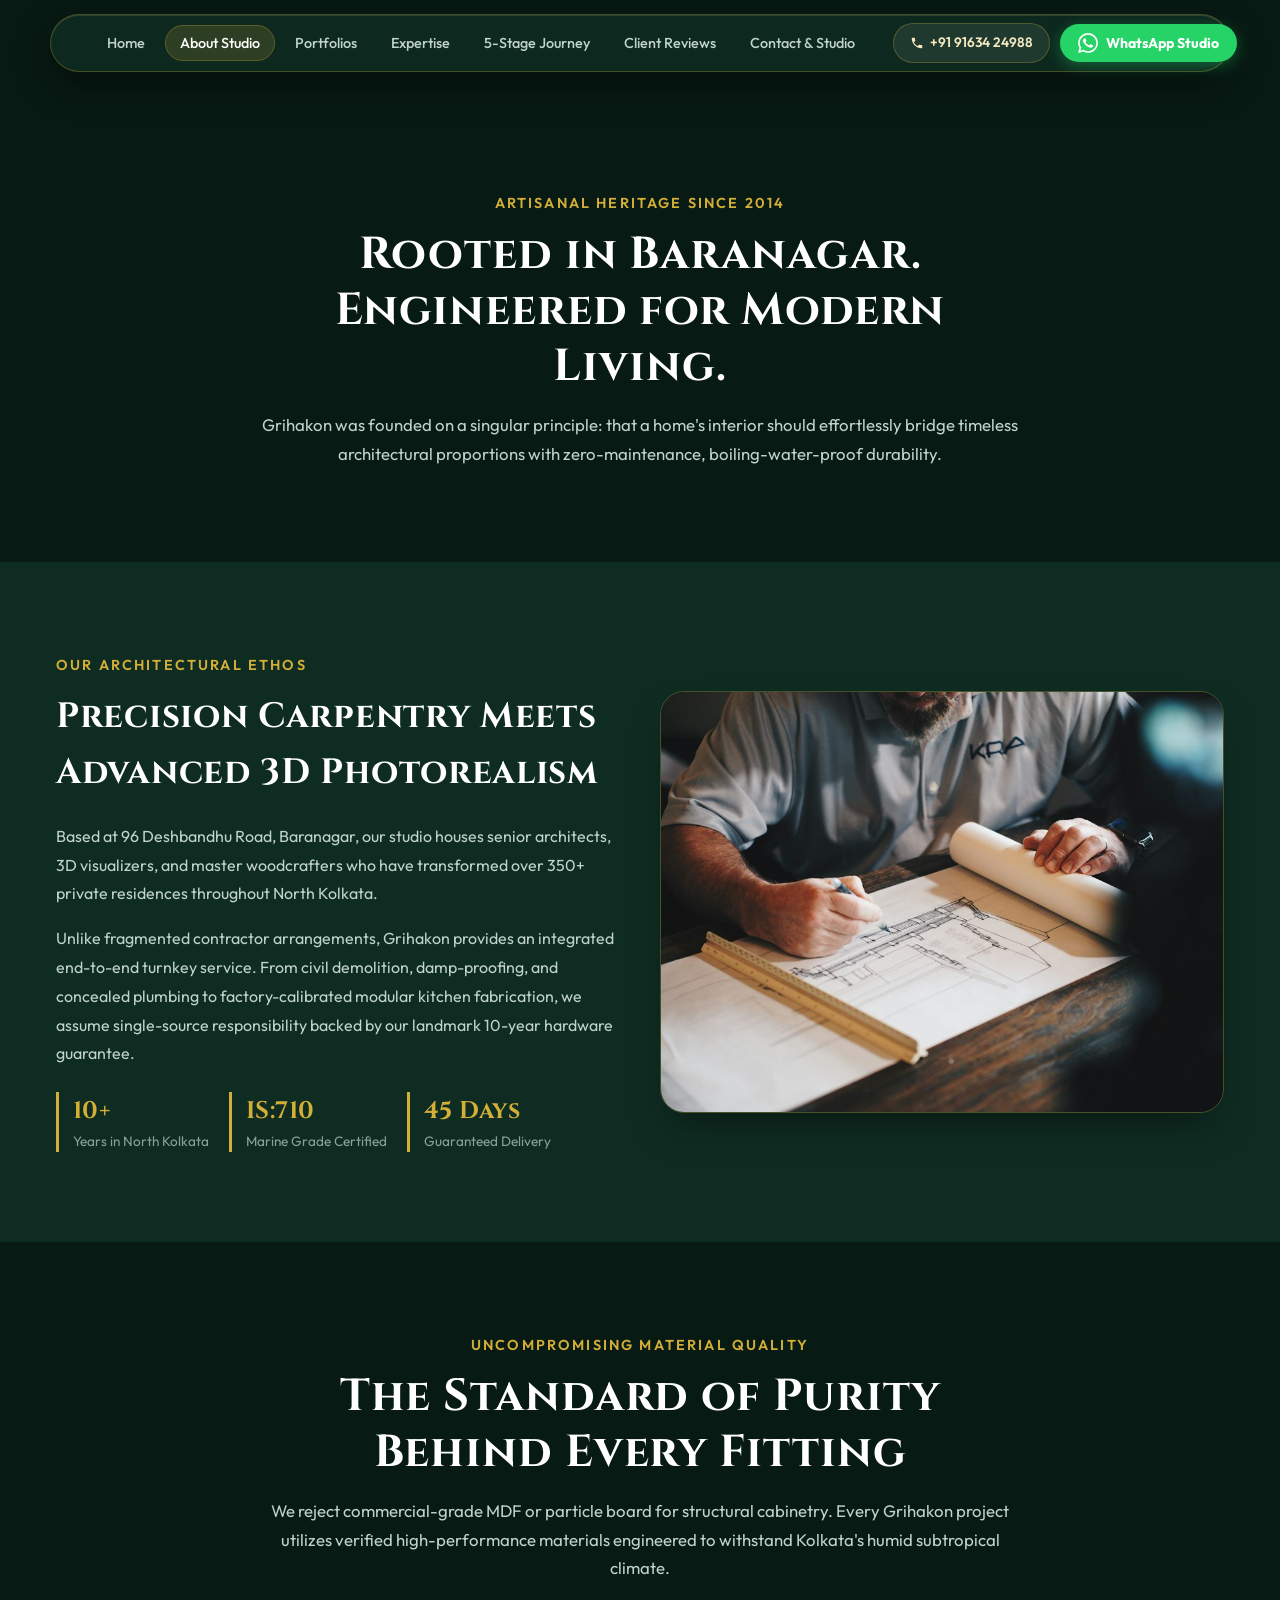
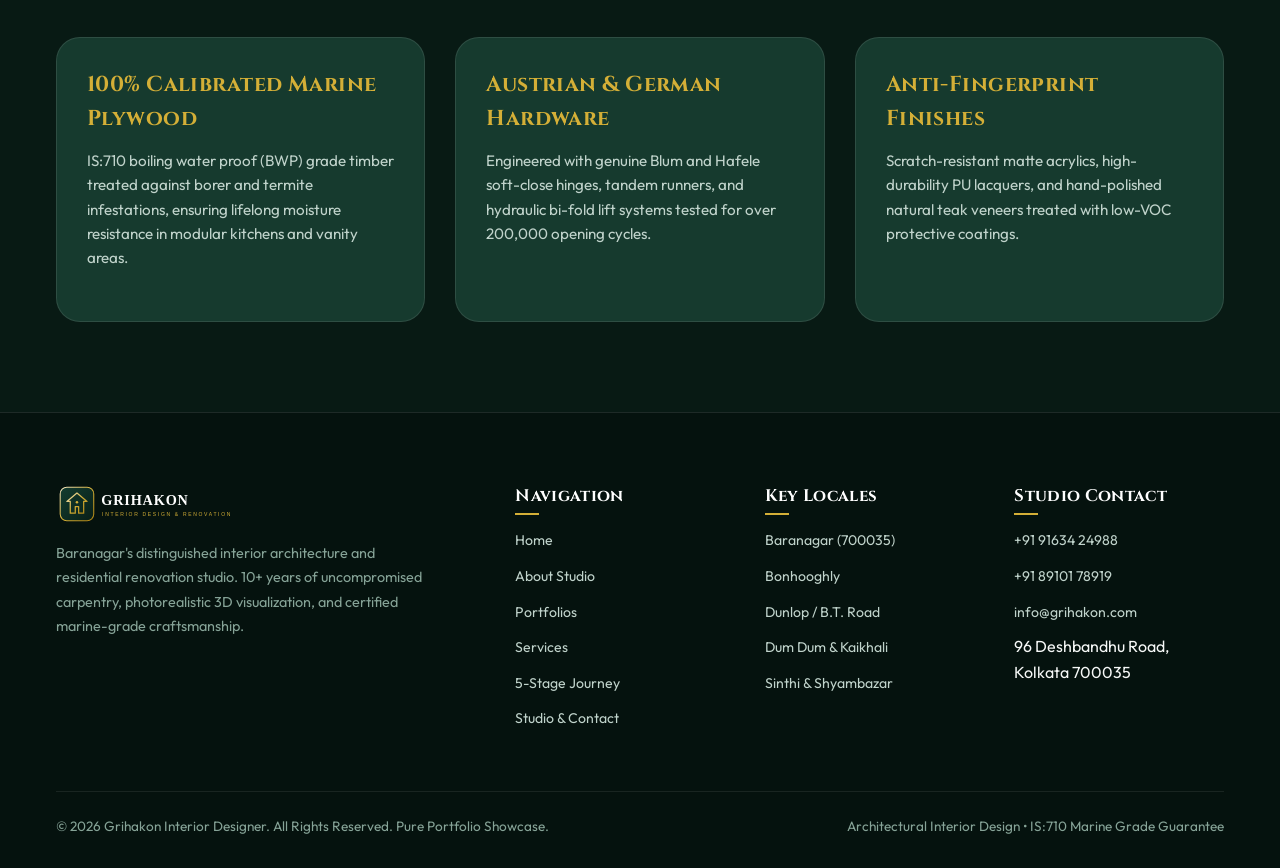
==== about.html @ cc9700af "feat: complete luxury multi-page architecture showcase for Grihakon Interior Designer" ====
<!DOCTYPE html>
<html lang="en">
<head>
  <meta charset="UTF-8">
  <meta name="viewport" content="width=device-width, initial-scale=1.0">
  <title>About Our Studio | Grihakon Interior Designer Baranagar, Kolkata</title>
  <meta name="description" content="Discover the artisanal heritage and architectural philosophy of Grihakon Interior Designer. Over 10+ years crafting premium turnkey residential residences across Baranagar and North Kolkata.">
  <link rel="icon" type="image/svg+xml" href="assets/images/favicon.svg">
  <link rel="icon" type="image/png" sizes="32x32" href="assets/images/favicon-32x32.png">
  <link rel="apple-touch-icon" href="assets/images/apple-touch-icon.png">
  <link rel="preconnect" href="https://fonts.googleapis.com">
  <link rel="preconnect" href="https://fonts.gstatic.com" crossorigin>
  <link href="https://fonts.googleapis.com/css2?family=Cinzel:wght@500;600;700&family=Outfit:wght@300;400;500;600;700&display=swap" rel="stylesheet">
  <link rel="stylesheet" href="style.css">
</head>
<body>

  <!-- TheDivine Floating Pill Navbar -->
  <header class="nav-header-wrapper">
    <nav class="the-divine-nav" aria-label="Main Navigation">
      <a href="index.html" class="nav-brand">
        <img src="assets/images/logo.svg" alt="Grihakon Interior Designer Logo">
      </a>
      <ul class="nav-links">
        <li><a href="index.html" class="nav-link">Home</a></li>
        <li><a href="about.html" class="nav-link active">About Studio</a></li>
        <li><a href="portfolio.html" class="nav-link">Portfolios</a></li>
        <li><a href="services.html" class="nav-link">Expertise</a></li>
        <li><a href="process.html" class="nav-link">5-Stage Journey</a></li>
        <li><a href="reviews.html" class="nav-link">Client Reviews</a></li>
        <li><a href="contact.html" class="nav-link">Contact &amp; Studio</a></li>
      </ul>
      <div class="nav-actions">
        <a href="tel:+919163424988" class="btn-nav-call" title="Call Grihakon Direct">
          <svg width="14" height="14" viewBox="0 0 24 24" fill="currentColor"><path d="M20 15.5c-1.2 0-2.4-.2-3.6-.6-.3-.1-.7 0-1 .2l-2.2 2.2c-2.8-1.4-5.1-3.8-6.6-6.6l2.2-2.2c.3-.3.4-.7.2-1-.4-1.1-.6-2.3-.6-3.5 0-.6-.4-1-1-1H4c-.6 0-1 .4-1 1 0 9.4 7.6 17 17 17 .6 0 1-.4 1-1v-3.5c0-.6-.4-1-1-1z"/></svg>
          +91 91634 24988
        </a>
        <a href="https://wa.me/919163424988?text=Hello%20Grihakon%20Interior%20Team!%20I%20would%20like%20to%20learn%20more%20about%20your%20studio%20and%20design%20philosophy." target="_blank" rel="noopener noreferrer" class="btn-nav-wa" title="WhatsApp Consultation">
          <svg class="wa-icon-white" viewBox="0 0 24 24"><path d="M.057 24l1.687-6.163c-1.041-1.804-1.588-3.849-1.587-5.946.003-6.556 5.338-11.891 11.893-11.891 3.181.001 6.167 1.24 8.413 3.488 2.245 2.248 3.481 5.236 3.48 8.414-.003 6.557-5.338 11.892-11.893 11.892-1.99-.001-3.951-.5-5.688-1.448l-6.305 1.654zm6.597-3.807c1.676.995 3.276 1.591 5.392 1.592 5.448 0 9.886-4.434 9.889-9.885.002-5.462-4.415-9.89-9.881-9.892-5.452 0-9.887 4.434-9.889 9.884-.001 2.225.651 3.891 1.746 5.634l-.999 3.648 3.742-.981zm11.387-5.464c-.074-.124-.272-.198-.57-.347-.297-.149-1.758-.868-2.031-.967-.272-.099-.47-.149-.669.149-.198.297-.768.967-.941 1.165-.173.198-.347.223-.644.074-.297-.149-1.255-.462-2.39-1.475-.883-.788-1.48-1.761-1.653-2.059-.173-.297-.018-.458.13-.606.134-.133.297-.347.446-.521.151-.172.2-.296.3-.495.099-.198.05-.372-.025-.521-.075-.148-.669-1.611-.916-2.206-.242-.579-.487-.501-.669-.51l-.57-.01c-.198 0-.52.074-.792.372s-1.04 1.016-1.04 2.479 1.065 2.876 1.213 3.074c.149.198 2.095 3.2 5.076 4.487.709.306 1.263.489 1.694.626.712.226 1.36.194 1.872.118.571-.085 1.758-.719 2.006-1.413.248-.695.248-1.29.173-1.414z"/></svg>
          WhatsApp Studio
        </a>
        <button class="mobile-nav-toggle" aria-label="Toggle navigation">
          <svg width="24" height="24" viewBox="0 0 24 24" stroke="currentColor" stroke-width="2" fill="none"><path d="M4 6h16M4 12h16M4 18h16"/></svg>
        </button>
      </div>
    </nav>
  </header>

  <!-- Mobile Drawer -->
  <div class="mobile-nav-drawer">
    <a href="index.html" class="nav-link">Home</a>
    <a href="about.html" class="nav-link active">About Studio</a>
    <a href="portfolio.html" class="nav-link">Portfolios</a>
    <a href="services.html" class="nav-link">Expertise</a>
    <a href="process.html" class="nav-link">5-Stage Journey</a>
    <a href="reviews.html" class="nav-link">Client Reviews</a>
    <a href="contact.html" class="nav-link">Contact &amp; Studio</a>
  </div>

  <main style="padding-top: 100px;">
    <!-- Page Header -->
    <section class="section" style="padding-bottom: 40px;">
      <div class="container">
        <div class="section-header">
          <span class="section-subtitle">Artisanal Heritage Since 2014</span>
          <h1 class="section-title">Rooted in Baranagar. Engineered for Modern Living.</h1>
          <p class="section-desc">
            Grihakon was founded on a singular principle: that a home's interior should effortlessly bridge timeless architectural proportions with zero-maintenance, boiling-water-proof durability.
          </p>
        </div>
      </div>
    </section>

    <!-- Heritage & Story Grid -->
    <section class="section section-alt">
      <div class="container">
        <div style="display: grid; grid-template-columns: repeat(auto-fit, minmax(320px, 1fr)); gap: 40px; align-items: center;">
          <div>
            <span class="section-subtitle">Our Architectural Ethos</span>
            <h2 style="font-size: 2.2rem; margin-bottom: 20px;">Precision Carpentry Meets Advanced 3D Photorealism</h2>
            <p style="color: var(--text-secondary); margin-bottom: 16px; line-height: 1.8;">
              Based at 96 Deshbandhu Road, Baranagar, our studio houses senior architects, 3D visualizers, and master woodcrafters who have transformed over 350+ private residences throughout North Kolkata.
            </p>
            <p style="color: var(--text-secondary); margin-bottom: 24px; line-height: 1.8;">
              Unlike fragmented contractor arrangements, Grihakon provides an integrated end-to-end turnkey service. From civil demolition, damp-proofing, and concealed plumbing to factory-calibrated modular kitchen fabrication, we assume single-source responsibility backed by our landmark 10-year hardware guarantee.
            </p>
            <div style="display: flex; gap: 20px; flex-wrap: wrap;">
              <div style="border-left: 3px solid var(--accent-gold); padding-left: 14px;">
                <h4 style="font-size: 1.5rem; color: var(--accent-gold);">10+</h4>
                <p style="color: var(--text-muted); font-size: 0.85rem;">Years in North Kolkata</p>
              </div>
              <div style="border-left: 3px solid var(--accent-gold); padding-left: 14px;">
                <h4 style="font-size: 1.5rem; color: var(--accent-gold);">IS:710</h4>
                <p style="color: var(--text-muted); font-size: 0.85rem;">Marine Grade Certified</p>
              </div>
              <div style="border-left: 3px solid var(--accent-gold); padding-left: 14px;">
                <h4 style="font-size: 1.5rem; color: var(--accent-gold);">45 Days</h4>
                <p style="color: var(--text-muted); font-size: 0.85rem;">Guaranteed Delivery</p>
              </div>
            </div>
          </div>
          <div>
            <div style="border-radius: var(--radius-lg); overflow: hidden; border: 1px solid var(--border-gold); box-shadow: var(--shadow-card);">
              <img src="assets/images/architectural-blueprint-3d.jpg" alt="Architectural 3D Blueprinting" style="width: 100%; height: 420px; object-fit: cover;">
            </div>
          </div>
        </div>
      </div>
    </section>

    <!-- Material Science & Standards -->
    <section class="section">
      <div class="container">
        <div class="section-header">
          <span class="section-subtitle">Uncompromising Material Quality</span>
          <h2 class="section-title">The Standard of Purity Behind Every Fitting</h2>
          <p class="section-desc">
            We reject commercial-grade MDF or particle board for structural cabinetry. Every Grihakon project utilizes verified high-performance materials engineered to withstand Kolkata's humid subtropical climate.
          </p>
        </div>

        <div class="services-grid">
          <div class="card-luxury" style="padding: 30px;">
            <h3 class="card-title" style="color: var(--accent-gold);">100% Calibrated Marine Plywood</h3>
            <p class="card-desc">
              IS:710 boiling water proof (BWP) grade timber treated against borer and termite infestations, ensuring lifelong moisture resistance in modular kitchens and vanity areas.
            </p>
          </div>

          <div class="card-luxury" style="padding: 30px;">
            <h3 class="card-title" style="color: var(--accent-gold);">Austrian &amp; German Hardware</h3>
            <p class="card-desc">
              Engineered with genuine Blum and Hafele soft-close hinges, tandem runners, and hydraulic bi-fold lift systems tested for over 200,000 opening cycles.
            </p>
          </div>

          <div class="card-luxury" style="padding: 30px;">
            <h3 class="card-title" style="color: var(--accent-gold);">Anti-Fingerprint Finishes</h3>
            <p class="card-desc">
              Scratch-resistant matte acrylics, high-durability PU lacquers, and hand-polished natural teak veneers treated with low-VOC protective coatings.
            </p>
          </div>
        </div>
      </div>
    </section>
  </main>

  <!-- Footer -->
  <footer class="site-footer">
    <div class="container">
      <div class="footer-grid">
        <div class="footer-brand">
          <img src="assets/images/logo.svg" alt="Grihakon Interior Designer" style="height: 42px;">
          <p>
            Baranagar's distinguished interior architecture and residential renovation studio. 10+ years of uncompromised carpentry, photorealistic 3D visualization, and certified marine-grade craftsmanship.
          </p>
        </div>
        <div class="footer-col">
          <h4>Navigation</h4>
          <ul>
            <li><a href="index.html">Home</a></li>
            <li><a href="about.html">About Studio</a></li>
            <li><a href="portfolio.html">Portfolios</a></li>
            <li><a href="services.html">Services</a></li>
            <li><a href="process.html">5-Stage Journey</a></li>
            <li><a href="contact.html">Studio &amp; Contact</a></li>
          </ul>
        </div>
        <div class="footer-col">
          <h4>Key Locales</h4>
          <ul>
            <li><a href="contact.html">Baranagar (700035)</a></li>
            <li><a href="contact.html">Bonhooghly</a></li>
            <li><a href="contact.html">Dunlop / B.T. Road</a></li>
            <li><a href="contact.html">Dum Dum &amp; Kaikhali</a></li>
            <li><a href="contact.html">Sinthi &amp; Shyambazar</a></li>
          </ul>
        </div>
        <div class="footer-col">
          <h4>Studio Contact</h4>
          <ul>
            <li><a href="tel:+919163424988">+91 91634 24988</a></li>
            <li><a href="tel:+918910178919">+91 89101 78919</a></li>
            <li><a href="mailto:info@grihakon.com">info@grihakon.com</a></li>
            <li>96 Deshbandhu Road, Kolkata 700035</li>
          </ul>
        </div>
      </div>

      <div class="footer-bottom">
        <p>&copy; 2026 Grihakon Interior Designer. All Rights Reserved. Pure Portfolio Showcase.</p>
        <p>Architectural Interior Design &bull; IS:710 Marine Grade Guarantee</p>
      </div>
    </div>
  </footer>

  <script src="main.js"></script>
</body>
</html>
---- style.css ----
/* Grihakon Interior Designer - Luxury Emerald & Champagne Brass Theme */
:root {
  --bg-primary: #081a14;
  --bg-secondary: #0f2c22;
  --bg-surface: #163a2e;
  --bg-card: rgba(22, 58, 46, 0.7);
  --bg-glass: rgba(15, 44, 34, 0.85);
  --border-gold: rgba(212, 175, 55, 0.28);
  --border-gold-glow: rgba(212, 175, 55, 0.55);
  --border-subtle: rgba(255, 255, 255, 0.1);
  --text-primary: #f6f8f7;
  --text-secondary: #c0d3cb;
  --text-muted: #86a397;
  --accent-gold: #d4af37;
  --accent-gold-light: #f4e8c1;
  --accent-gold-dark: #a98314;
  --accent-emerald: #10b981;
  --whatsapp-green: #25D366;
  --whatsapp-hover: #1ebd5a;
  --shadow-gold: 0 10px 30px -10px rgba(212, 175, 55, 0.25);
  --shadow-card: 0 20px 40px -15px rgba(0, 0, 0, 0.5);
  --radius-sm: 8px;
  --radius-md: 14px;
  --radius-lg: 24px;
  --radius-pill: 9999px;
  --transition: all 0.3s cubic-bezier(0.16, 1, 0.3, 1);
}

*, *::before, *::after {
  box-sizing: border-box;
  margin: 0;
  padding: 0;
}

html {
  font-family: 'Outfit', 'Segoe UI', system-ui, -apple-system, sans-serif;
  background-color: var(--bg-primary);
  color: var(--text-primary);
  scroll-behavior: smooth;
  overflow-x: hidden;
}

body {
  line-height: 1.6;
  background-color: var(--bg-primary);
  overflow-x: hidden;
  position: relative;
  min-height: 100vh;
}

/* Typography */
h1, h2, h3, h4, .font-serif {
  font-family: 'Cinzel', 'Playfair Display', Georgia, serif;
  letter-spacing: 0.02em;
  color: #ffffff;
}

a {
  color: inherit;
  text-decoration: none;
}

img, video {
  max-width: 100%;
  height: auto;
  display: block;
}

/* =========================================
   TheDivine Floating Pill Navbar
   ========================================= */
.nav-header-wrapper {
  position: fixed;
  top: 14px;
  left: 0;
  width: 100%;
  display: flex;
  justify-content: center;
  align-items: center;
  z-index: 1000;
  padding: 0 16px;
  pointer-events: none;
}

.the-divine-nav {
  pointer-events: auto;
  display: flex;
  align-items: center;
  justify-content: space-between;
  gap: 1.5rem;
  padding: 8px 18px;
  background: var(--bg-glass);
  backdrop-filter: blur(16px);
  -webkit-backdrop-filter: blur(16px);
  border: 1px solid var(--border-gold);
  border-radius: var(--radius-pill);
  box-shadow: 0 12px 35px rgba(0, 0, 0, 0.45), inset 0 1px 0 rgba(255, 255, 255, 0.12);
  max-width: 1180px;
  width: 100%;
}

.nav-brand {
  display: flex;
  align-items: center;
  gap: 10px;
  text-decoration: none;
}

.nav-brand img {
  height: 38px;
  width: auto;
}

.nav-links {
  display: flex;
  align-items: center;
  gap: 6px;
  list-style: none;
}

.nav-link {
  color: var(--text-secondary);
  font-size: 0.9rem;
  font-weight: 500;
  padding: 8px 14px;
  border-radius: var(--radius-pill);
  transition: var(--transition);
  white-space: nowrap;
}

.nav-link:hover, .nav-link.active {
  color: #ffffff;
  background: rgba(212, 175, 55, 0.16);
  border: 1px solid var(--border-gold);
}

.nav-actions {
  display: flex;
  align-items: center;
  gap: 10px;
}

/* Call Button */
.btn-nav-call {
  display: inline-flex;
  align-items: center;
  gap: 6px;
  padding: 8px 16px;
  border-radius: var(--radius-pill);
  background: rgba(255, 255, 255, 0.08);
  border: 1px solid var(--border-gold);
  color: var(--accent-gold-light);
  font-size: 0.85rem;
  font-weight: 600;
  transition: var(--transition);
  white-space: nowrap;
}

.btn-nav-call:hover {
  background: var(--accent-gold);
  color: var(--bg-primary);
}

/* High-contrast WhatsApp CTA Button */
.btn-nav-wa {
  display: inline-flex;
  align-items: center;
  gap: 8px;
  background-color: var(--whatsapp-green);
  color: #ffffff !important;
  font-size: 0.88rem;
  font-weight: 700;
  padding: 8px 18px;
  border-radius: var(--radius-pill);
  box-shadow: 0 4px 15px rgba(37, 211, 102, 0.35);
  transition: var(--transition);
  white-space: nowrap;
  border: none;
}

.btn-nav-wa:hover {
  background-color: var(--whatsapp-hover);
  transform: translateY(-2px);
  box-shadow: 0 6px 20px rgba(37, 211, 102, 0.5);
}

.wa-icon-white {
  width: 20px;
  height: 20px;
  fill: #ffffff;
}

/* Mobile Nav Toggle */
.mobile-nav-toggle {
  display: none;
  background: transparent;
  border: none;
  cursor: pointer;
  padding: 6px;
  color: var(--text-primary);
}

/* Mobile Nav Drawer */
.mobile-nav-drawer {
  position: fixed;
  top: 75px;
  left: 16px;
  right: 16px;
  background: var(--bg-surface);
  border: 1px solid var(--border-gold);
  border-radius: var(--radius-lg);
  padding: 24px;
  display: none;
  flex-direction: column;
  gap: 16px;
  z-index: 999;
  box-shadow: var(--shadow-card);
}

.mobile-nav-drawer.open {
  display: flex;
}

.mobile-nav-drawer .nav-link {
  font-size: 1.05rem;
  padding: 10px 14px;
}

/* =========================================
   Hero Section with 16:9 Video
   ========================================= */
.hero-section {
  position: relative;
  min-height: 100vh;
  display: flex;
  align-items: center;
  justify-content: center;
  padding: 120px 20px 80px;
  overflow: hidden;
}

.hero-video-wrapper {
  position: absolute;
  top: 0;
  left: 0;
  width: 100%;
  height: 100%;
  z-index: 1;
}

.hero-video {
  width: 100%;
  height: 100%;
  object-fit: cover;
  object-position: center;
}

.hero-overlay {
  position: absolute;
  top: 0;
  left: 0;
  width: 100%;
  height: 100%;
  background: linear-gradient(180deg, rgba(8, 26, 20, 0.8) 0%, rgba(8, 26, 20, 0.65) 50%, rgba(8, 26, 20, 0.95) 100%);
  z-index: 2;
}

.hero-content {
  position: relative;
  z-index: 3;
  max-width: 980px;
  text-align: center;
  margin: 0 auto;
}

.hero-badge {
  display: inline-flex;
  align-items: center;
  gap: 8px;
  padding: 6px 18px;
  border-radius: var(--radius-pill);
  background: rgba(212, 175, 55, 0.15);
  border: 1px solid var(--border-gold);
  color: var(--accent-gold-light);
  font-size: 0.85rem;
  font-weight: 600;
  letter-spacing: 0.05em;
  text-transform: uppercase;
  margin-bottom: 24px;
}

.hero-title {
  font-size: clamp(2.4rem, 5.5vw, 4.2rem);
  font-weight: 700;
  line-height: 1.15;
  margin-bottom: 20px;
  color: #ffffff;
}

.typewriter-text {
  color: var(--accent-gold);
  border-right: 3px solid var(--accent-gold);
  animation: blinkCursor 0.8s infinite;
  padding-right: 4px;
}

@keyframes blinkCursor {
  0%, 100% { border-color: transparent; }
  50% { border-color: var(--accent-gold); }
}

.hero-subtitle {
  font-size: clamp(1.05rem, 2vw, 1.25rem);
  color: var(--text-secondary);
  max-width: 760px;
  margin: 0 auto 36px;
  line-height: 1.7;
}

.hero-ctas {
  display: flex;
  align-items: center;
  justify-content: center;
  gap: 16px;
  flex-wrap: wrap;
  margin-bottom: 48px;
}

.btn-primary {
  display: inline-flex;
  align-items: center;
  gap: 10px;
  background: linear-gradient(135deg, #f4e8c1 0%, #d4af37 50%, #aa8214 100%);
  color: #081a14;
  font-weight: 700;
  font-size: 1rem;
  padding: 14px 30px;
  border-radius: var(--radius-pill);
  box-shadow: 0 10px 25px rgba(212, 175, 55, 0.3);
  transition: var(--transition);
  border: none;
}

.btn-primary:hover {
  transform: translateY(-3px);
  box-shadow: 0 14px 32px rgba(212, 175, 55, 0.45);
}

.btn-secondary {
  display: inline-flex;
  align-items: center;
  gap: 10px;
  background: rgba(255, 255, 255, 0.08);
  color: #ffffff;
  font-weight: 600;
  font-size: 1rem;
  padding: 14px 28px;
  border-radius: var(--radius-pill);
  border: 1px solid rgba(255, 255, 255, 0.2);
  transition: var(--transition);
}

.btn-secondary:hover {
  background: rgba(255, 255, 255, 0.16);
  border-color: var(--border-gold);
  color: var(--accent-gold-light);
}

/* Telemetry Counter Strip */
.hero-telemetry {
  display: grid;
  grid-template-columns: repeat(4, 1fr);
  gap: 20px;
  background: rgba(15, 44, 34, 0.7);
  backdrop-filter: blur(12px);
  border: 1px solid var(--border-gold);
  border-radius: var(--radius-lg);
  padding: 24px;
  max-width: 900px;
  margin: 0 auto;
}

.telemetry-item {
  text-align: center;
}

.telemetry-val {
  font-size: clamp(1.8rem, 3vw, 2.5rem);
  font-weight: 700;
  color: var(--accent-gold);
  font-family: 'Cinzel', serif;
  display: block;
}

.telemetry-label {
  font-size: 0.85rem;
  color: var(--text-muted);
  text-transform: uppercase;
  letter-spacing: 0.06em;
  margin-top: 4px;
}

/* =========================================
   Section Layout & Containers
   ========================================= */
.section {
  padding: 90px 20px;
  position: relative;
}

.section-alt {
  background-color: var(--bg-secondary);
}

.container {
  max-width: 1200px;
  margin: 0 auto;
  padding: 0 16px;
}

.section-header {
  text-align: center;
  max-width: 780px;
  margin: 0 auto 54px;
}

.section-subtitle {
  color: var(--accent-gold);
  font-size: 0.9rem;
  font-weight: 600;
  text-transform: uppercase;
  letter-spacing: 0.15em;
  margin-bottom: 12px;
  display: inline-block;
}

.section-title {
  font-size: clamp(2rem, 3.8vw, 2.8rem);
  line-height: 1.25;
  margin-bottom: 16px;
}

.section-desc {
  color: var(--text-secondary);
  font-size: 1.05rem;
  line-height: 1.7;
}

/* =========================================
   Pillars & Service Cards
   ========================================= */
.services-grid {
  display: grid;
  grid-template-columns: repeat(auto-fit, minmax(320px, 1fr));
  gap: 30px;
}

.card-luxury {
  background: var(--bg-surface);
  border: 1px solid var(--border-subtle);
  border-radius: var(--radius-lg);
  overflow: hidden;
  transition: var(--transition);
  display: flex;
  flex-direction: column;
}

.card-luxury:hover {
  transform: translateY(-6px);
  border-color: var(--border-gold);
  box-shadow: var(--shadow-card);
}

.card-img-wrap {
  position: relative;
  height: 240px;
  overflow: hidden;
}

.card-img-wrap img {
  width: 100%;
  height: 100%;
  object-fit: cover;
  transition: transform 0.6s ease;
}

.card-luxury:hover .card-img-wrap img {
  transform: scale(1.05);
}

.card-badge {
  position: absolute;
  top: 14px;
  right: 14px;
  background: rgba(8, 26, 20, 0.85);
  backdrop-filter: blur(8px);
  border: 1px solid var(--border-gold);
  color: var(--accent-gold-light);
  font-size: 0.78rem;
  font-weight: 600;
  padding: 4px 12px;
  border-radius: var(--radius-pill);
}

.card-body {
  padding: 26px;
  flex: 1;
  display: flex;
  flex-direction: column;
}

.card-title {
  font-size: 1.35rem;
  margin-bottom: 12px;
  color: #ffffff;
}

.card-desc {
  color: var(--text-secondary);
  font-size: 0.95rem;
  line-height: 1.6;
  margin-bottom: 20px;
  flex: 1;
}

.card-features {
  list-style: none;
  margin-bottom: 24px;
}

.card-features li {
  display: flex;
  align-items: center;
  gap: 8px;
  color: var(--text-secondary);
  font-size: 0.88rem;
  margin-bottom: 8px;
}

.card-features svg {
  width: 16px;
  height: 16px;
  fill: var(--accent-gold);
  flex-shrink: 0;
}

.card-cta {
  display: inline-flex;
  align-items: center;
  gap: 8px;
  color: var(--accent-gold);
  font-weight: 600;
  font-size: 0.92rem;
  transition: var(--transition);
}

.card-cta:hover {
  color: #ffffff;
  transform: translateX(4px);
}

/* =========================================
   Interactive Renovation Estimator Intake Widget
   ========================================= */
.estimator-widget {
  background: var(--bg-surface);
  border: 1px solid var(--border-gold);
  border-radius: var(--radius-lg);
  padding: clamp(24px, 5vw, 44px);
  box-shadow: var(--shadow-card);
  max-width: 960px;
  margin: 0 auto;
}

.estimator-grid {
  display: grid;
  grid-template-columns: repeat(auto-fit, minmax(260px, 1fr));
  gap: 24px;
  margin-bottom: 30px;
}

.form-group label {
  display: block;
  font-size: 0.9rem;
  font-weight: 600;
  color: var(--accent-gold-light);
  margin-bottom: 8px;
  text-transform: uppercase;
  letter-spacing: 0.05em;
}

.form-select, .form-input, .form-textarea {
  width: 100%;
  padding: 12px 16px;
  background: var(--bg-primary);
  border: 1px solid var(--border-subtle);
  border-radius: var(--radius-md);
  color: #ffffff;
  font-family: inherit;
  font-size: 0.95rem;
  outline: none;
  transition: var(--transition);
}

.form-select:focus, .form-input:focus, .form-textarea:focus {
  border-color: var(--accent-gold);
  box-shadow: 0 0 0 3px rgba(212, 175, 55, 0.15);
}

.form-select option {
  background-color: var(--bg-primary);
  color: #ffffff;
}

.estimator-output {
  background: rgba(8, 26, 20, 0.85);
  border: 1px dashed var(--border-gold);
  border-radius: var(--radius-md);
  padding: 24px;
  display: flex;
  align-items: center;
  justify-content: space-between;
  gap: 20px;
  flex-wrap: wrap;
}

.est-specs {
  display: flex;
  flex-direction: column;
  gap: 4px;
}

.est-badge {
  color: var(--accent-gold);
  font-size: 0.82rem;
  font-weight: 700;
  text-transform: uppercase;
  letter-spacing: 0.06em;
}

.est-title {
  font-size: 1.25rem;
  font-weight: 600;
  color: #ffffff;
}

.est-timeline {
  color: var(--text-secondary);
  font-size: 0.9rem;
}

/* =========================================
   Portfolio Gallery & Filters
   ========================================= */
.filter-rail {
  display: flex;
  align-items: center;
  justify-content: center;
  gap: 10px;
  flex-wrap: wrap;
  margin-bottom: 40px;
}

.filter-btn {
  background: var(--bg-surface);
  border: 1px solid var(--border-subtle);
  color: var(--text-secondary);
  padding: 8px 20px;
  border-radius: var(--radius-pill);
  font-size: 0.9rem;
  font-weight: 600;
  cursor: pointer;
  transition: var(--transition);
}

.filter-btn:hover, .filter-btn.active {
  background: var(--accent-gold);
  color: var(--bg-primary);
  border-color: var(--accent-gold);
}

.gallery-grid {
  display: grid;
  grid-template-columns: repeat(auto-fill, minmax(340px, 1fr));
  gap: 24px;
}

.gallery-item {
  position: relative;
  border-radius: var(--radius-lg);
  overflow: hidden;
  height: 320px;
  box-shadow: var(--shadow-card);
  border: 1px solid var(--border-subtle);
  transition: var(--transition);
}

.gallery-item:hover {
  transform: translateY(-4px);
  border-color: var(--border-gold);
}

.gallery-item img {
  width: 100%;
  height: 100%;
  object-fit: cover;
  transition: transform 0.6s ease;
}

.gallery-item:hover img {
  transform: scale(1.08);
}

.gallery-info {
  position: absolute;
  bottom: 0;
  left: 0;
  right: 0;
  padding: 24px;
  background: linear-gradient(0deg, rgba(8, 26, 20, 0.95) 0%, rgba(8, 26, 20, 0.4) 70%, transparent 100%);
  color: #ffffff;
}

.gallery-category {
  font-size: 0.78rem;
  color: var(--accent-gold);
  font-weight: 600;
  text-transform: uppercase;
  letter-spacing: 0.08em;
}

.gallery-title {
  font-size: 1.2rem;
  margin-top: 4px;
}

.gallery-location {
  font-size: 0.85rem;
  color: var(--text-muted);
}

/* =========================================
   5-Stage Process Journey
   ========================================= */
.process-timeline {
  display: grid;
  grid-template-columns: repeat(auto-fit, minmax(210px, 1fr));
  gap: 20px;
  position: relative;
}

.process-step {
  background: var(--bg-surface);
  border: 1px solid var(--border-subtle);
  border-radius: var(--radius-lg);
  padding: 28px 20px;
  text-align: center;
  position: relative;
  transition: var(--transition);
}

.process-step:hover {
  border-color: var(--border-gold);
  transform: translateY(-4px);
}

.step-num {
  width: 48px;
  height: 48px;
  border-radius: 50%;
  background: var(--bg-primary);
  border: 2px solid var(--accent-gold);
  color: var(--accent-gold-light);
  font-family: 'Cinzel', serif;
  font-size: 1.25rem;
  font-weight: 700;
  display: flex;
  align-items: center;
  justify-content: center;
  margin: 0 auto 18px;
}

.step-title {
  font-size: 1.15rem;
  margin-bottom: 10px;
  color: #ffffff;
}

.step-desc {
  font-size: 0.88rem;
  color: var(--text-secondary);
  line-height: 1.6;
}

/* =========================================
   Testimonial & Reviews
   ========================================= */
.reviews-grid {
  display: grid;
  grid-template-columns: repeat(auto-fit, minmax(320px, 1fr));
  gap: 24px;
}

.review-card {
  background: var(--bg-surface);
  border: 1px solid var(--border-subtle);
  border-radius: var(--radius-lg);
  padding: 30px;
  display: flex;
  flex-direction: column;
  justify-content: space-between;
  transition: var(--transition);
}

.review-card:hover {
  border-color: var(--border-gold);
  transform: translateY(-4px);
}

.review-stars {
  display: flex;
  gap: 4px;
  color: var(--accent-gold);
  margin-bottom: 16px;
}

.review-text {
  font-style: italic;
  color: var(--text-secondary);
  font-size: 0.95rem;
  line-height: 1.7;
  margin-bottom: 24px;
}

.review-author {
  display: flex;
  align-items: center;
  gap: 12px;
}

.author-avatar {
  width: 44px;
  height: 44px;
  border-radius: 50%;
  background: var(--bg-primary);
  border: 1px solid var(--border-gold);
  display: flex;
  align-items: center;
  justify-content: center;
  font-weight: 700;
  color: var(--accent-gold);
}

.author-meta h4 {
  font-size: 1rem;
  color: #ffffff;
}

.author-meta span {
  font-size: 0.8rem;
  color: var(--text-muted);
}

/* =========================================
   Contact Form & Map
   ========================================= */
.contact-grid {
  display: grid;
  grid-template-columns: repeat(auto-fit, minmax(280px, 1fr));
  gap: 30px;
}

.contact-info-panel {
  background: var(--bg-surface);
  border: 1px solid var(--border-gold);
  border-radius: var(--radius-lg);
  padding: 30px;
}

.contact-detail-row {
  display: flex;
  gap: 16px;
  margin-bottom: 26px;
}

.contact-icon {
  width: 44px;
  height: 44px;
  border-radius: 50%;
  background: var(--bg-primary);
  border: 1px solid var(--border-gold);
  display: flex;
  align-items: center;
  justify-content: center;
  flex-shrink: 0;
  color: var(--accent-gold);
}

.contact-detail-text h4 {
  font-size: 1rem;
  color: #ffffff;
  margin-bottom: 4px;
}

.contact-detail-text p, .contact-detail-text a {
  color: var(--text-secondary);
  font-size: 0.92rem;
  line-height: 1.5;
}

/* Map frame */
.map-frame-wrapper {
  margin-top: 24px;
  border-radius: var(--radius-md);
  overflow: hidden;
  border: 1px solid var(--border-subtle);
  height: 220px;
}

.map-frame-wrapper iframe {
  width: 100%;
  height: 100%;
  border: none;
}

/* =========================================
   Footer
   ========================================= */
.site-footer {
  background: #05120e;
  border-top: 1px solid var(--border-subtle);
  padding: 70px 20px 30px;
}

.footer-grid {
  display: grid;
  grid-template-columns: 2fr repeat(3, 1fr);
  gap: 40px;
  margin-bottom: 50px;
}

.footer-brand p {
  color: var(--text-muted);
  font-size: 0.9rem;
  line-height: 1.7;
  margin-top: 16px;
  max-width: 380px;
}

.footer-col h4 {
  font-size: 1.05rem;
  color: #ffffff;
  margin-bottom: 18px;
  position: relative;
}

.footer-col h4::after {
  content: '';
  position: absolute;
  bottom: -6px;
  left: 0;
  width: 24px;
  height: 2px;
  background: var(--accent-gold);
}

.footer-col ul {
  list-style: none;
}

.footer-col li {
  margin-bottom: 10px;
}

.footer-col a {
  color: var(--text-secondary);
  font-size: 0.88rem;
  transition: var(--transition);
}

.footer-col a:hover {
  color: var(--accent-gold);
  padding-left: 4px;
}

.footer-bottom {
  padding-top: 24px;
  border-top: 1px solid rgba(255, 255, 255, 0.08);
  display: flex;
  align-items: center;
  justify-content: space-between;
  flex-wrap: wrap;
  gap: 16px;
  color: var(--text-muted);
  font-size: 0.85rem;
}

/* =========================================
   Mobile Viewport Strict Audit (360px, 375px, 390px)
   ========================================= */
@media (max-width: 991px) {
  .nav-links, .nav-actions .btn-nav-call {
    display: none;
  }
  .mobile-nav-toggle {
    display: block;
  }
  .hero-telemetry {
    grid-template-columns: repeat(2, 1fr);
    gap: 16px;
  }
  .footer-grid {
    grid-template-columns: 1fr 1fr;
  }
}

@media (max-width: 640px) {
  .the-divine-nav {
    padding: 6px 14px;
  }
  .nav-brand img {
    height: 32px;
  }
  .btn-nav-wa {
    font-size: 0.78rem;
    padding: 6px 12px;
  }
  .hero-section {
    padding: 100px 14px 60px;
  }
  .hero-telemetry {
    grid-template-columns: repeat(2, 1fr);
    padding: 16px;
  }
  .section {
    padding: 60px 14px;
  }
  .services-grid, .gallery-grid, .reviews-grid, .contact-grid {
    grid-template-columns: 100%;
  }
  .contact-info-panel {
    padding: 20px 14px;
    box-sizing: border-box;
    width: 100%;
    max-width: 100%;
  }
  .estimator-output {
    flex-direction: column;
    align-items: flex-start;
  }
  .footer-grid {
    grid-template-columns: 1fr;
    gap: 30px;
  }
  .footer-bottom {
    flex-direction: column;
    text-align: center;
  }
}
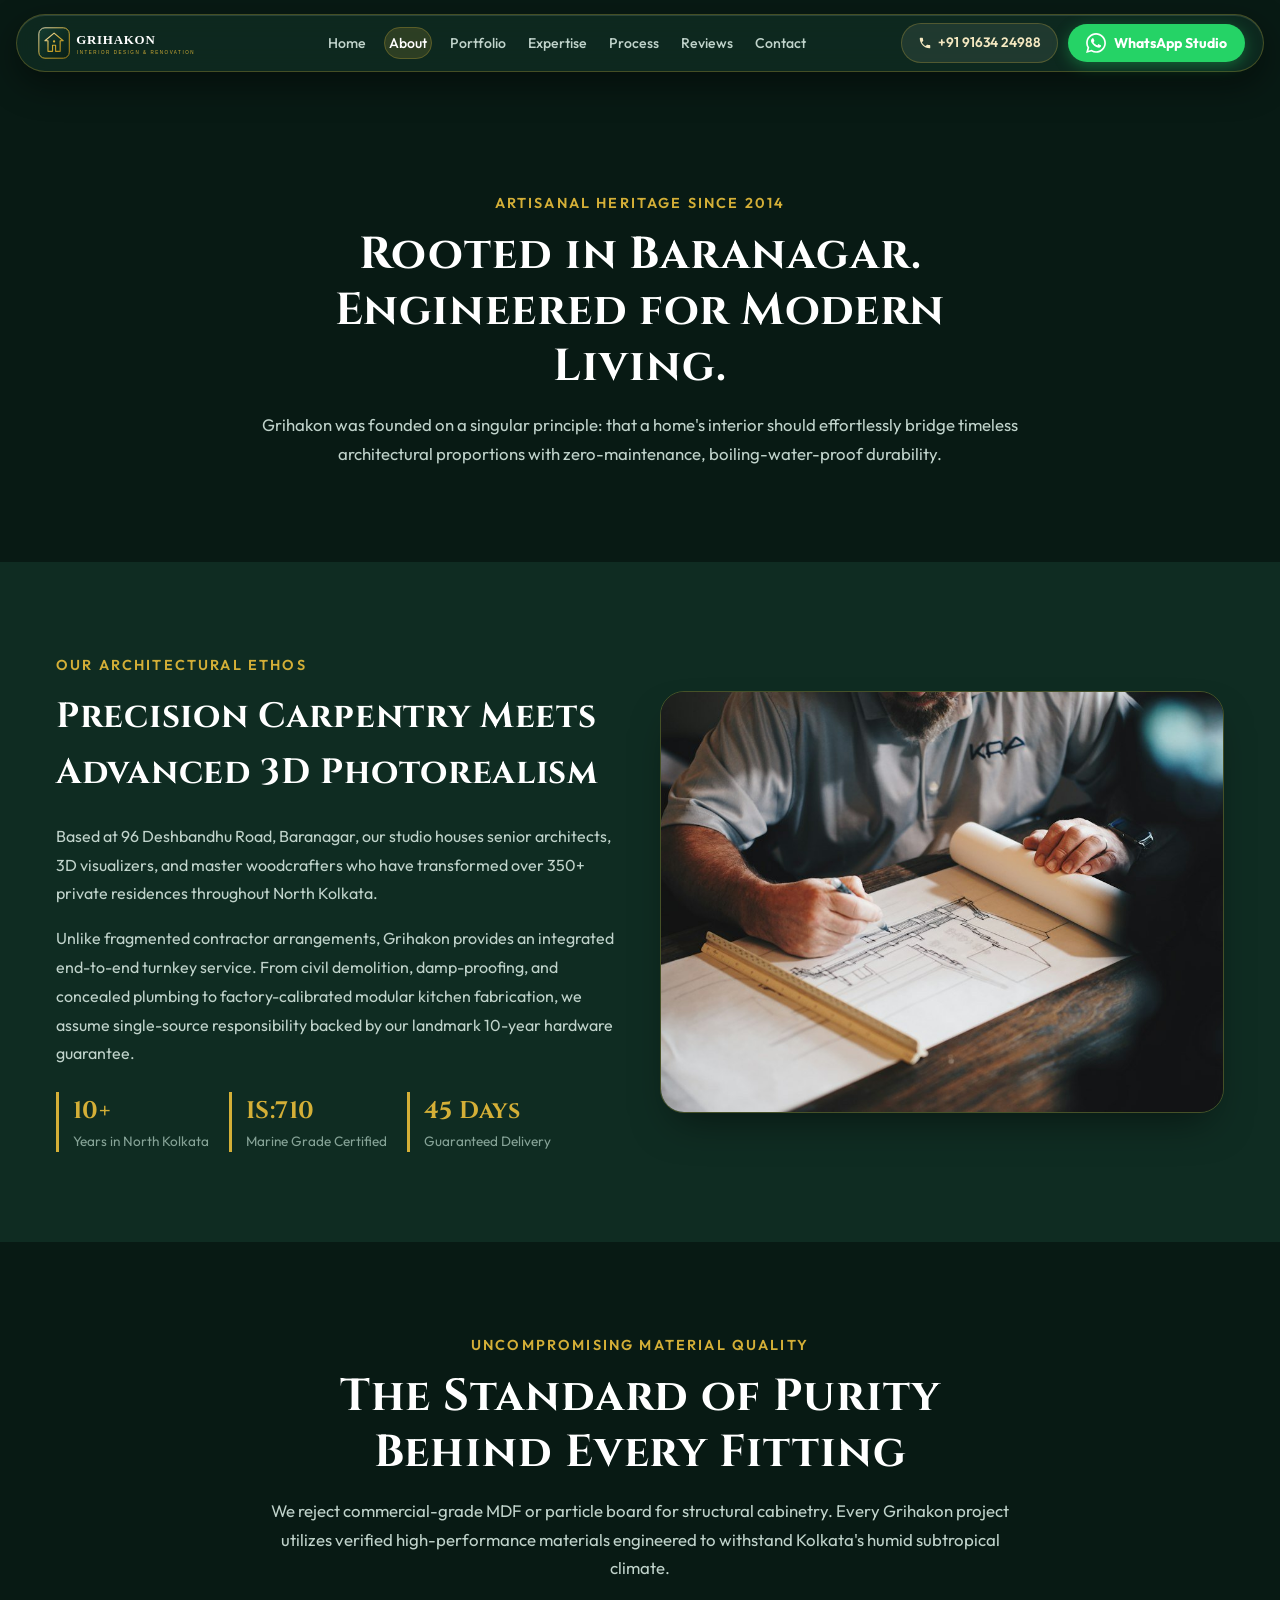
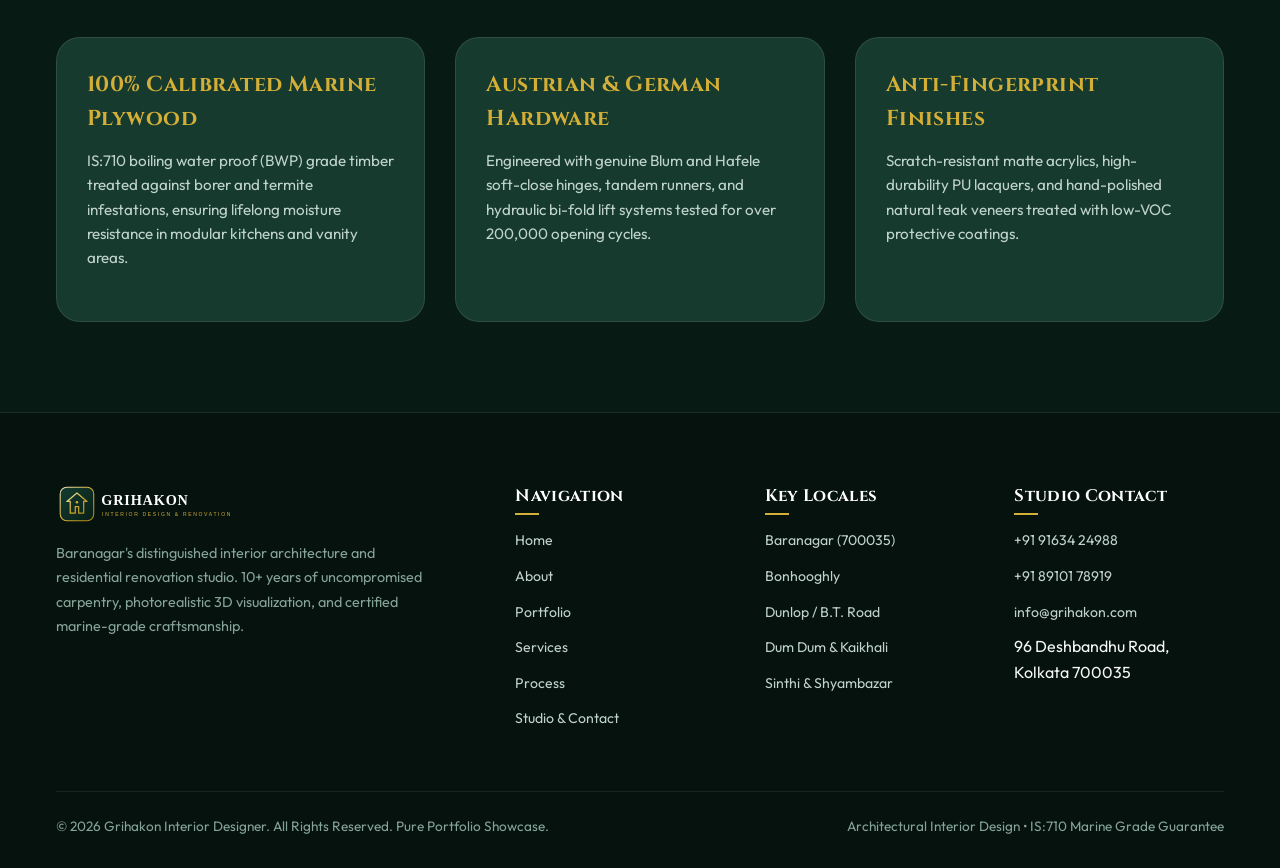
==== commit 655e5ae2: "Fix navbar single-line tabs and logo SVG XML format" ====
--- a/about.html
+++ b/about.html
@@ -23,12 +23,12 @@
       </a>
       <ul class="nav-links">
         <li><a href="index.html" class="nav-link">Home</a></li>
-        <li><a href="about.html" class="nav-link active">About Studio</a></li>
-        <li><a href="portfolio.html" class="nav-link">Portfolios</a></li>
+        <li><a href="about.html" class="nav-link active">About</a></li>
+        <li><a href="portfolio.html" class="nav-link">Portfolio</a></li>
         <li><a href="services.html" class="nav-link">Expertise</a></li>
-        <li><a href="process.html" class="nav-link">5-Stage Journey</a></li>
-        <li><a href="reviews.html" class="nav-link">Client Reviews</a></li>
-        <li><a href="contact.html" class="nav-link">Contact &amp; Studio</a></li>
+        <li><a href="process.html" class="nav-link">Process</a></li>
+        <li><a href="reviews.html" class="nav-link">Reviews</a></li>
+        <li><a href="contact.html" class="nav-link">Contact</a></li>
       </ul>
       <div class="nav-actions">
         <a href="tel:+919163424988" class="btn-nav-call" title="Call Grihakon Direct">
@@ -49,12 +49,12 @@
   <!-- Mobile Drawer -->
   <div class="mobile-nav-drawer">
     <a href="index.html" class="nav-link">Home</a>
-    <a href="about.html" class="nav-link active">About Studio</a>
-    <a href="portfolio.html" class="nav-link">Portfolios</a>
+    <a href="about.html" class="nav-link active">About</a>
+    <a href="portfolio.html" class="nav-link">Portfolio</a>
     <a href="services.html" class="nav-link">Expertise</a>
-    <a href="process.html" class="nav-link">5-Stage Journey</a>
-    <a href="reviews.html" class="nav-link">Client Reviews</a>
-    <a href="contact.html" class="nav-link">Contact &amp; Studio</a>
+    <a href="process.html" class="nav-link">Process</a>
+    <a href="reviews.html" class="nav-link">Reviews</a>
+    <a href="contact.html" class="nav-link">Contact</a>
   </div>
 
   <main style="padding-top: 100px;">
@@ -159,10 +159,10 @@
           <h4>Navigation</h4>
           <ul>
             <li><a href="index.html">Home</a></li>
-            <li><a href="about.html">About Studio</a></li>
-            <li><a href="portfolio.html">Portfolios</a></li>
+            <li><a href="about.html">About</a></li>
+            <li><a href="portfolio.html">Portfolio</a></li>
             <li><a href="services.html">Services</a></li>
-            <li><a href="process.html">5-Stage Journey</a></li>
+            <li><a href="process.html">Process</a></li>
             <li><a href="contact.html">Studio &amp; Contact</a></li>
           </ul>
         </div>
--- a/style.css
+++ b/style.css
@@ -1057,3 +1057,62 @@
     text-align: center;
   }
 }
+
+/* Anti-Wrapping & Pill Optimization Standard */
+.nav-link, .nav-links a {
+  white-space: nowrap !important;
+  font-size: 0.88rem !important;
+  padding: 6px 4px !important;
+}
+.nav-links {
+  gap: 14px !important;
+  flex-wrap: nowrap !important;
+}
+.the-divine-nav {
+  max-width: 1240px !important;
+  gap: 12px !important;
+}
+.btn-nav-call, .btn-nav-wa {
+  white-space: nowrap !important;
+  flex-shrink: 0 !important;
+}
+
+/* ABSOLUTE NO-WRAP & FLOATING PILL STANDARDS */
+.nav-header-wrapper, .nav-pill-wrapper {
+  padding: 0 16px !important;
+}
+.the-divine-nav, .nav-pill, .header-inner {
+  max-width: 1300px !important;
+  width: 100% !important;
+  gap: 14px !important;
+  box-sizing: border-box !important;
+}
+.nav-brand, .brand {
+  flex-shrink: 0 !important;
+}
+.nav-brand img, .brand img {
+  object-fit: contain !important;
+}
+.nav-links {
+  gap: 14px !important;
+  flex-shrink: 1 !important;
+  list-style: none !important;
+}
+.nav-link, .nav-links a, .nav-links li a {
+  white-space: nowrap !important;
+  font-size: 0.88rem !important;
+  word-break: keep-all !important;
+}
+.nav-actions, .nav-action {
+  flex-shrink: 0 !important;
+  display: flex !important;
+  align-items: center !important;
+  gap: 10px !important;
+}
+.btn-nav-call, .btn-nav-wa, .nav-btn, .btn-cta-pill {
+  white-space: nowrap !important;
+  flex-shrink: 0 !important;
+  display: inline-flex !important;
+  align-items: center !important;
+  word-break: keep-all !important;
+}
